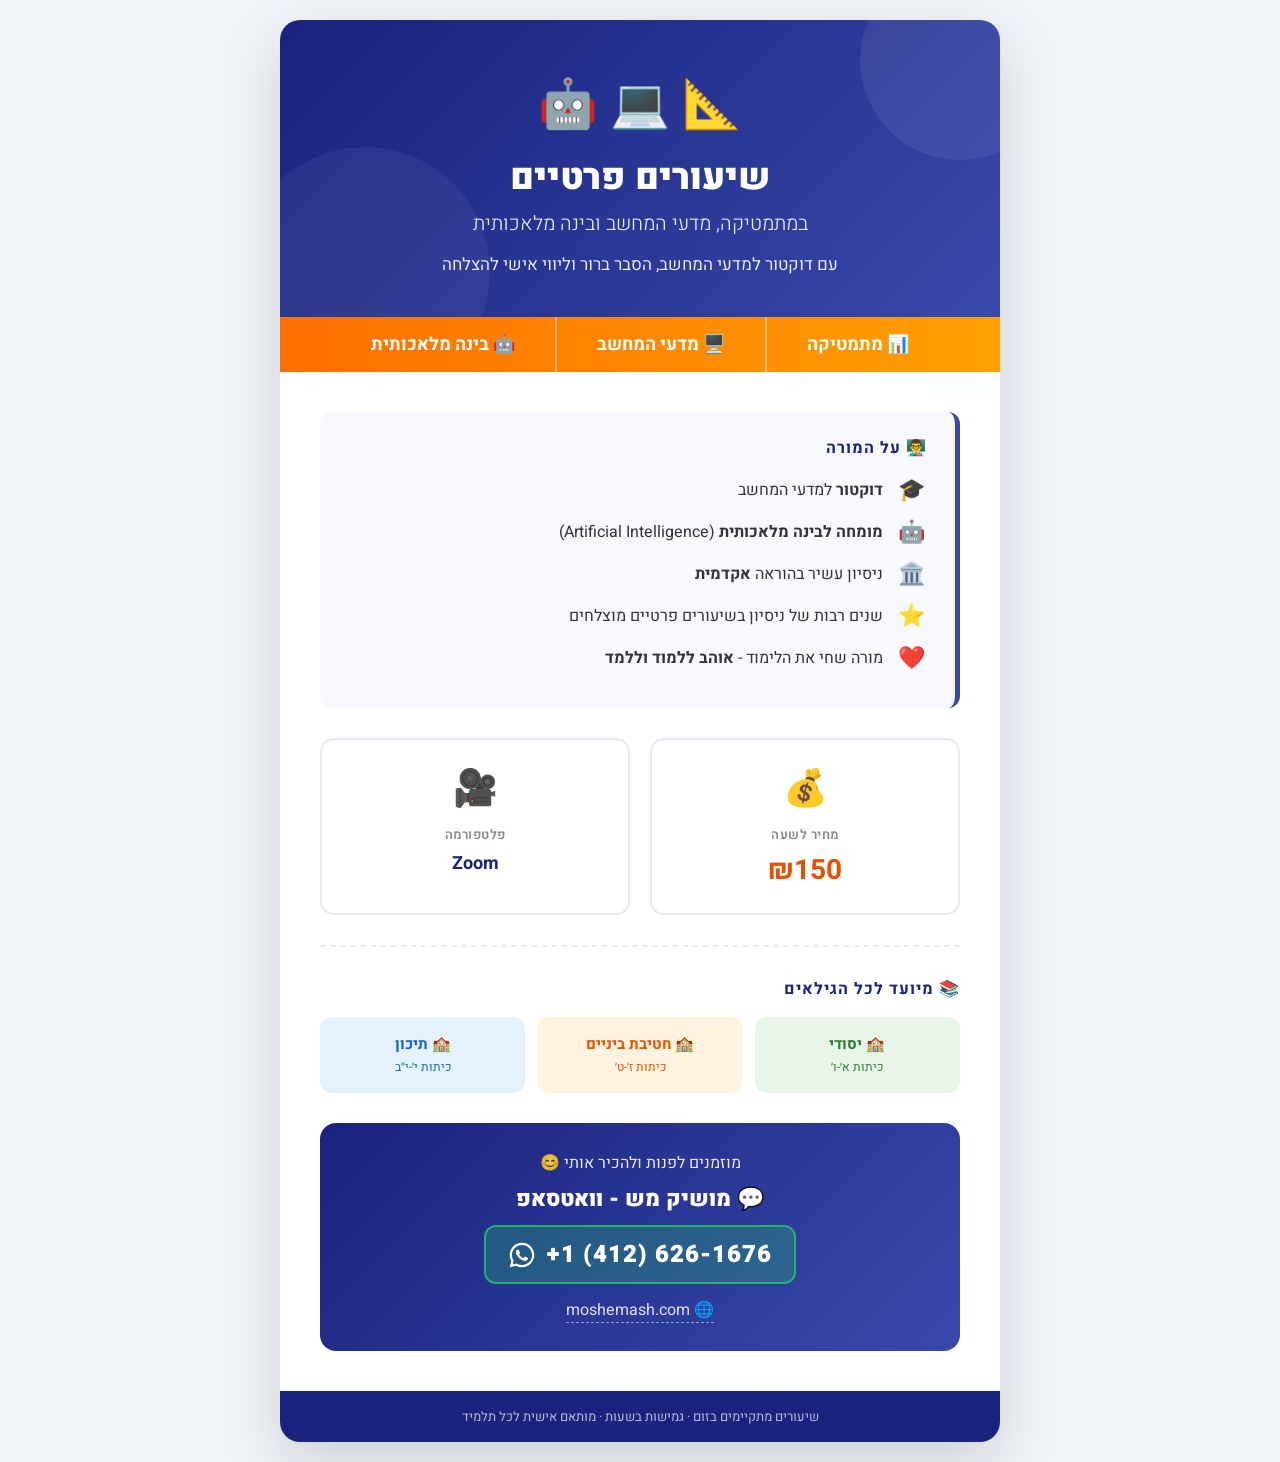
==== private-lessons/index.html @ 5df760c1 "Add private lessons landing page with share metadata Create a standalone private lessons page with a" ====
<!DOCTYPE html>
<html lang="he" dir="rtl">
<head>
  <meta charset="UTF-8">
  <meta name="viewport" content="width=device-width, initial-scale=1.0">
  <title>שיעורים פרטיים במתמטיקה, מדעי המחשב ובינה מלאכותית | Moshe Mash</title>
  <meta name="description" content="שיעורים פרטיים במתמטיקה, מדעי המחשב ובינה מלאכותית עם דוקטור למדעי המחשב. מקצועי, ברור, אישי ואונליין בזום.">
  <link rel="canonical" href="https://moshemash.com/private-lessons/">
  <meta property="og:locale" content="he_IL">
  <meta property="og:type" content="website">
  <meta property="og:title" content="שיעורים פרטיים במתמטיקה, מדעי המחשב ובינה מלאכותית">
  <meta property="og:description" content="עם דוקטור למדעי המחשב ומומחה לבינה מלאכותית. מקצועי, ברור, אישי ואונליין בזום.">
  <meta property="og:url" content="https://moshemash.com/private-lessons/">
  <meta property="og:site_name" content="Moshe Mash">
  <meta property="og:image" content="https://moshemash.com/profile-photo.jpeg">
  <meta property="og:image:secure_url" content="https://moshemash.com/profile-photo.jpeg">
  <meta property="og:image:type" content="image/jpeg">
  <meta property="og:image:width" content="1200">
  <meta property="og:image:height" content="1200">
  <meta property="og:image:alt" content="Moshe Mash - private lessons in math and computer science">
  <meta name="twitter:card" content="summary_large_image">
  <meta name="twitter:title" content="שיעורים פרטיים במתמטיקה, מדעי המחשב ובינה מלאכותית">
  <meta name="twitter:description" content="עם דוקטור למדעי המחשב ומומחה לבינה מלאכותית. מקצועי, ברור, אישי ואונליין בזום.">
  <meta name="twitter:image" content="https://moshemash.com/profile-photo.jpeg">
  <link href="https://fonts.googleapis.com/css2?family=Heebo:wght@300;400;600;700;900&display=swap" rel="stylesheet">
  <style>
    * { margin: 0; padding: 0; box-sizing: border-box; }

    body {
      font-family: 'Heebo', Arial, sans-serif;
      background: #f0f4f8;
      display: flex;
      justify-content: center;
      align-items: center;
      min-height: 100vh;
      padding: 20px;
    }

    .flyer {
      width: 720px;
      background: #ffffff;
      border-radius: 20px;
      overflow: hidden;
      box-shadow: 0 20px 60px rgba(0,0,0,0.15);
    }

    .header {
      background: linear-gradient(135deg, #1a237e 0%, #283593 50%, #3949ab 100%);
      color: white;
      padding: 50px 40px 40px;
      text-align: center;
      position: relative;
      overflow: hidden;
    }

    .header::before {
      content: '';
      position: absolute;
      top: -60px; right: -60px;
      width: 200px; height: 200px;
      background: rgba(255,255,255,0.07);
      border-radius: 50%;
    }

    .header::after {
      content: '';
      position: absolute;
      bottom: -80px; left: -40px;
      width: 250px; height: 250px;
      background: rgba(255,255,255,0.05);
      border-radius: 50%;
    }

    .header-icons {
      font-size: 48px;
      margin-bottom: 16px;
      position: relative;
      z-index: 1;
    }

    .header h1 {
      font-size: 36px;
      font-weight: 900;
      line-height: 1.2;
      margin-bottom: 10px;
      position: relative;
      z-index: 1;
    }

    .header h2 {
      font-size: 20px;
      font-weight: 300;
      opacity: 0.9;
      position: relative;
      z-index: 1;
    }

    .subjects-banner {
      background: linear-gradient(90deg, #ff6f00, #ffa000);
      display: flex;
      justify-content: center;
      gap: 0;
    }

    .subject-pill {
      color: white;
      font-size: 18px;
      font-weight: 700;
      padding: 14px 40px;
      display: flex;
      align-items: center;
      gap: 8px;
    }

    .subject-pill + .subject-pill {
      border-right: 2px solid rgba(255,255,255,0.4);
    }

    .body {
      padding: 40px;
    }

    .credentials {
      background: #f8f9ff;
      border-right: 5px solid #3949ab;
      border-radius: 12px;
      padding: 24px 28px;
      margin-bottom: 30px;
    }

    .credentials h3 {
      color: #1a237e;
      font-size: 16px;
      font-weight: 700;
      margin-bottom: 14px;
      text-transform: uppercase;
      letter-spacing: 1px;
    }

    .cred-item {
      display: flex;
      align-items: center;
      gap: 12px;
      margin-bottom: 10px;
      font-size: 16px;
      color: #333;
    }

    .cred-icon {
      font-size: 22px;
      width: 32px;
      text-align: center;
    }

    .info-grid {
      display: grid;
      grid-template-columns: 1fr 1fr;
      gap: 20px;
      margin-bottom: 30px;
    }

    .info-card {
      background: #ffffff;
      border: 2px solid #e8eaf6;
      border-radius: 14px;
      padding: 22px;
      text-align: center;
      transition: all 0.2s;
    }

    .info-card:hover {
      border-color: #3949ab;
      box-shadow: 0 4px 16px rgba(57,73,171,0.1);
    }

    .info-card .icon {
      font-size: 36px;
      margin-bottom: 10px;
    }

    .info-card .label {
      font-size: 13px;
      color: #888;
      font-weight: 600;
      text-transform: uppercase;
      letter-spacing: 0.5px;
      margin-bottom: 6px;
    }

    .info-card .value {
      font-size: 18px;
      font-weight: 700;
      color: #1a237e;
    }

    .info-card .value.price {
      font-size: 28px;
      color: #e65100;
    }

    .divider {
      border: none;
      border-top: 2px dashed #e8eaf6;
      margin: 10px 0 30px;
    }

    .levels-section h3 {
      font-size: 16px;
      font-weight: 700;
      color: #1a237e;
      margin-bottom: 16px;
      text-transform: uppercase;
      letter-spacing: 1px;
    }

    .levels-row {
      display: flex;
      gap: 12px;
      justify-content: center;
    }

    .level-badge {
      flex: 1;
      text-align: center;
      padding: 16px 12px;
      border-radius: 12px;
      font-weight: 700;
      font-size: 15px;
    }

    .level-badge.elementary {
      background: #e8f5e9;
      color: #2e7d32;
    }

    .level-badge.middle {
      background: #fff3e0;
      color: #e65100;
    }

    .level-badge.high {
      background: #e3f2fd;
      color: #1565c0;
    }

    .cta {
      margin-top: 30px;
      background: linear-gradient(135deg, #1a237e, #3949ab);
      border-radius: 16px;
      padding: 28px 32px;
      text-align: center;
      color: white;
    }

    .cta p {
      font-size: 16px;
      opacity: 0.9;
      margin-bottom: 8px;
    }

    .cta .cta-text {
      font-size: 22px;
      font-weight: 900;
      margin-bottom: 0;
      opacity: 1;
    }

    .footer {
      background: #1a237e;
      color: rgba(255,255,255,0.7);
      text-align: center;
      padding: 16px;
      font-size: 13px;
    }

    @media print {
      body { background: white; padding: 0; }
      .flyer { box-shadow: none; border-radius: 0; width: 100%; }
    }

    @media (max-width: 780px) {
      body {
        padding: 0;
      }

      .flyer {
        width: 100%;
        min-height: 100vh;
        border-radius: 0;
      }

      .header,
      .body {
        padding: 28px 20px;
      }

      .header h1 {
        font-size: 30px;
      }

      .subjects-banner,
      .levels-row,
      .info-grid {
        display: block;
      }

      .subject-pill + .subject-pill {
        border-right: none;
        border-top: 2px solid rgba(255,255,255,0.25);
      }

      .info-card,
      .level-badge {
        margin-bottom: 12px;
      }
    }
  </style>
</head>
<body>
  <div class="flyer">
    <div class="header">
      <div class="header-icons">📐 💻 🤖</div>
      <h1>שיעורים פרטיים</h1>
      <h2>במתמטיקה, מדעי המחשב ובינה מלאכותית</h2>
      <p style="margin-top:14px; font-size:17px; opacity:0.9; font-weight:400; position:relative; z-index:1;">עם דוקטור למדעי המחשב, הסבר ברור וליווי אישי להצלחה</p>
    </div>

    <div class="subjects-banner">
      <div class="subject-pill">📊 מתמטיקה</div>
      <div class="subject-pill">🖥️ מדעי המחשב</div>
      <div class="subject-pill">🤖 בינה מלאכותית</div>
    </div>

    <div class="body">
      <div class="credentials">
        <h3>👨‍🏫 על המורה</h3>
        <div class="cred-item">
          <span class="cred-icon">🎓</span>
          <span><strong>דוקטור</strong> למדעי המחשב</span>
        </div>
        <div class="cred-item">
          <span class="cred-icon">🤖</span>
          <span><strong>מומחה לבינה מלאכותית</strong> (Artificial Intelligence)</span>
        </div>
        <div class="cred-item">
          <span class="cred-icon">🏛️</span>
          <span>ניסיון עשיר בהוראה <strong>אקדמית</strong></span>
        </div>
        <div class="cred-item">
          <span class="cred-icon">⭐</span>
          <span>שנים רבות של ניסיון בשיעורים פרטיים מוצלחים</span>
        </div>
        <div class="cred-item">
          <span class="cred-icon">❤️</span>
          <span>מורה שחי את הלימוד - <strong>אוהב ללמוד וללמד</strong></span>
        </div>
      </div>

      <div class="info-grid">
        <div class="info-card">
          <div class="icon">💰</div>
          <div class="label">מחיר לשעה</div>
          <div class="value price">₪150</div>
        </div>
        <div class="info-card">
          <div class="icon">🎥</div>
          <div class="label">פלטפורמה</div>
          <div class="value">Zoom</div>
        </div>
      </div>

      <hr class="divider">

      <div class="levels-section">
        <h3>📚 מיועד לכל הגילאים</h3>
        <div class="levels-row">
          <div class="level-badge elementary">
            🏫 יסודי<br>
            <span style="font-size:12px; font-weight:400">כיתות א׳-ו׳</span>
          </div>
          <div class="level-badge middle">
            🏫 חטיבת ביניים<br>
            <span style="font-size:12px; font-weight:400">כיתות ז׳-ט׳</span>
          </div>
          <div class="level-badge high">
            🏫 תיכון<br>
            <span style="font-size:12px; font-weight:400">כיתות י׳-י״ב</span>
          </div>
        </div>
      </div>

      <div class="cta">
        <p>מוזמנים לפנות ולהכיר אותי 😊</p>
        <p class="cta-text">💬 מושיק מש - וואטסאפ</p>
        <a href="https://wa.me/14126261676" target="_blank" dir="ltr" style="display:inline-flex; align-items:center; gap:10px; font-size:24px; font-weight:900; margin-top:10px; letter-spacing:1px; color:white; text-decoration:none; background:rgba(37,211,102,0.25); border: 2px solid rgba(37,211,102,0.7); border-radius:12px; padding:10px 22px;">
          <svg xmlns="http://www.w3.org/2000/svg" width="28" height="28" viewBox="0 0 32 32" fill="white"><path d="M16 2C8.268 2 2 8.268 2 16c0 2.49.648 4.83 1.782 6.86L2 30l7.34-1.75A13.94 13.94 0 0016 30c7.732 0 14-6.268 14-14S23.732 2 16 2zm0 25.5a11.44 11.44 0 01-5.83-1.6l-.42-.25-4.35 1.04 1.07-4.24-.27-.44A11.46 11.46 0 014.5 16C4.5 9.596 9.596 4.5 16 4.5S27.5 9.596 27.5 16 22.404 27.5 16 27.5zm6.29-8.47c-.34-.17-2.02-1-2.34-1.11-.32-.11-.55-.17-.78.17-.23.34-.9 1.11-1.1 1.34-.2.23-.4.26-.74.09-.34-.17-1.44-.53-2.74-1.69-1.01-.9-1.7-2.01-1.9-2.35-.2-.34-.02-.52.15-.69.15-.15.34-.4.51-.6.17-.2.23-.34.34-.57.11-.23.06-.43-.03-.6-.09-.17-.78-1.88-1.07-2.57-.28-.67-.57-.58-.78-.59h-.66c-.23 0-.6.09-.91.43-.31.34-1.19 1.16-1.19 2.83s1.22 3.28 1.39 3.51c.17.23 2.4 3.67 5.82 5.14.81.35 1.45.56 1.94.72.82.26 1.56.22 2.15.13.66-.1 2.02-.83 2.31-1.63.28-.8.28-1.49.2-1.63-.09-.14-.32-.23-.66-.4z"/></svg>
          +1 (412) 626-1676
        </a>
        <br>
        <a href="https://moshemash.com/" target="_blank" style="display:inline-block; margin-top:14px; color:rgba(255,255,255,0.85); font-size:16px; text-decoration:none; border-bottom: 1px dashed rgba(255,255,255,0.5);">🌐 moshemash.com</a>
      </div>
    </div>

    <div class="footer">
      שיעורים מתקיימים בזום · גמישות בשעות · מותאם אישית לכל תלמיד
    </div>
  </div>
</body>
</html>
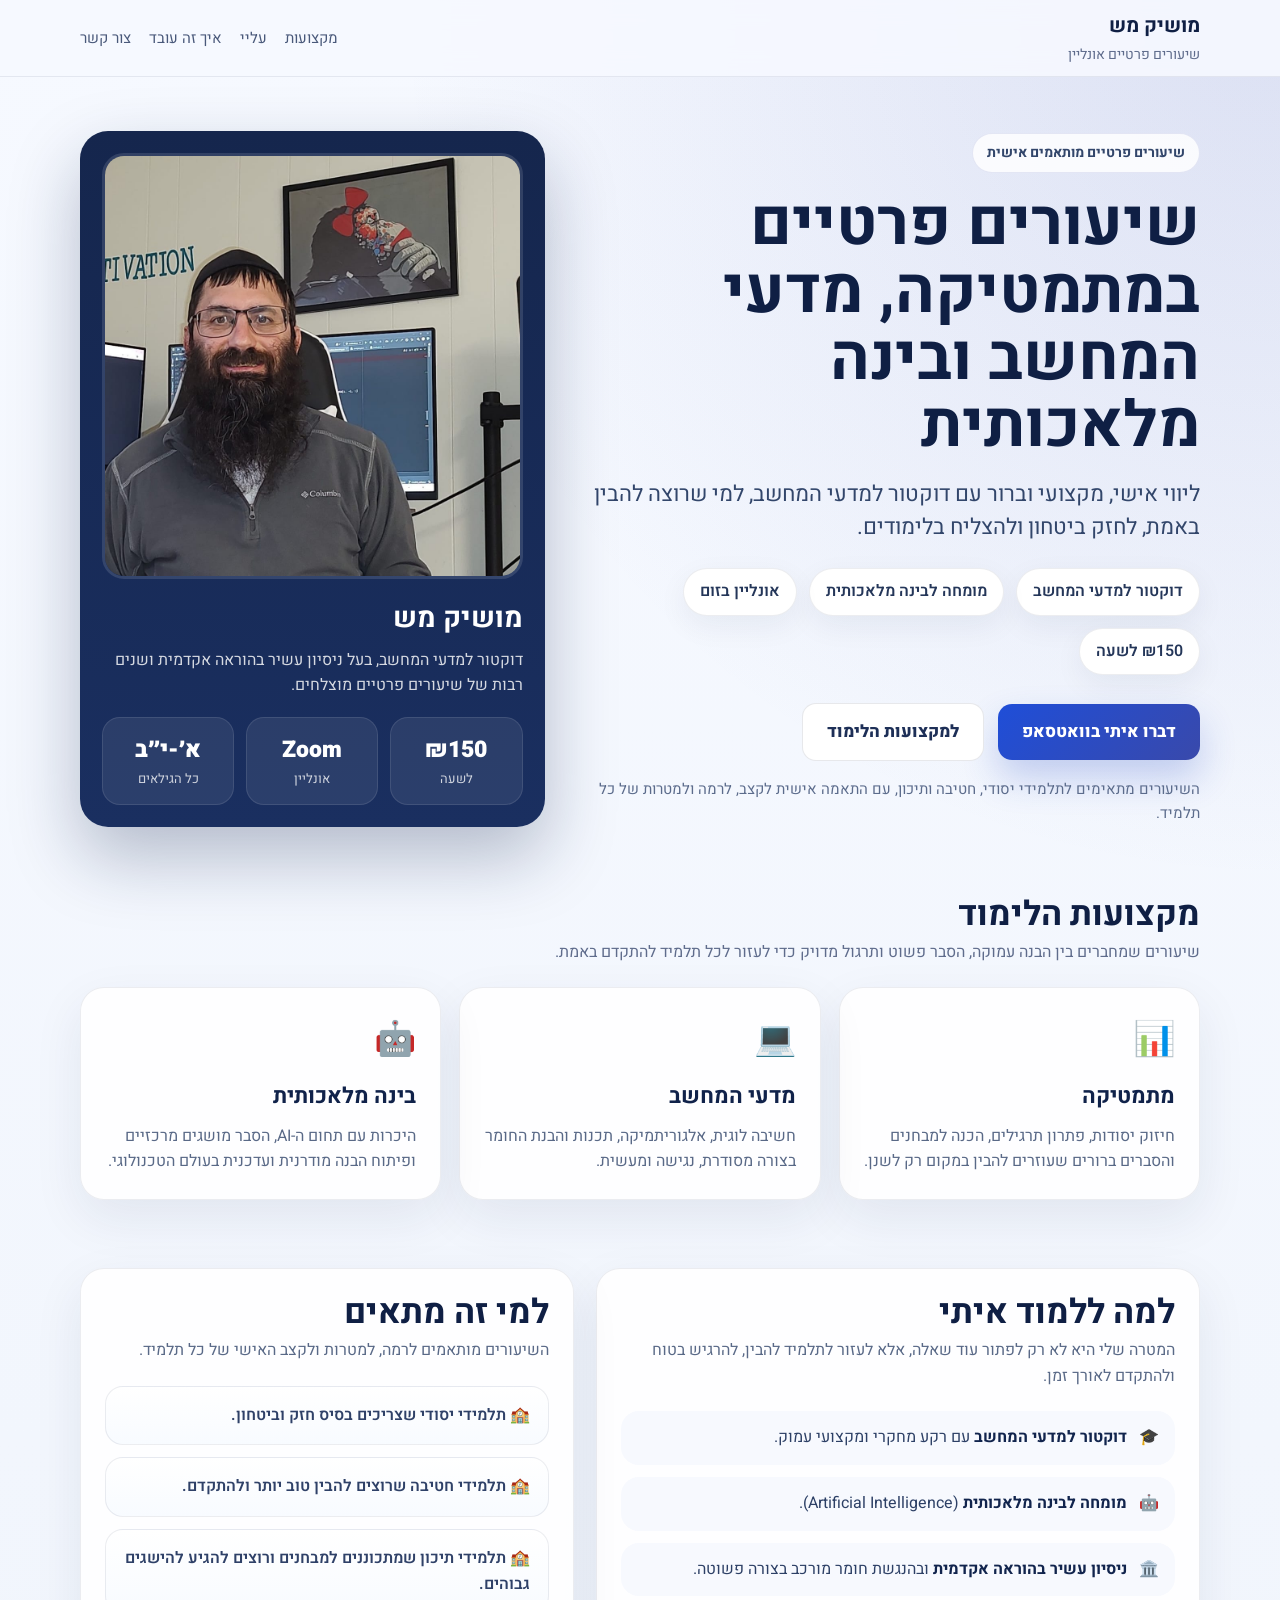
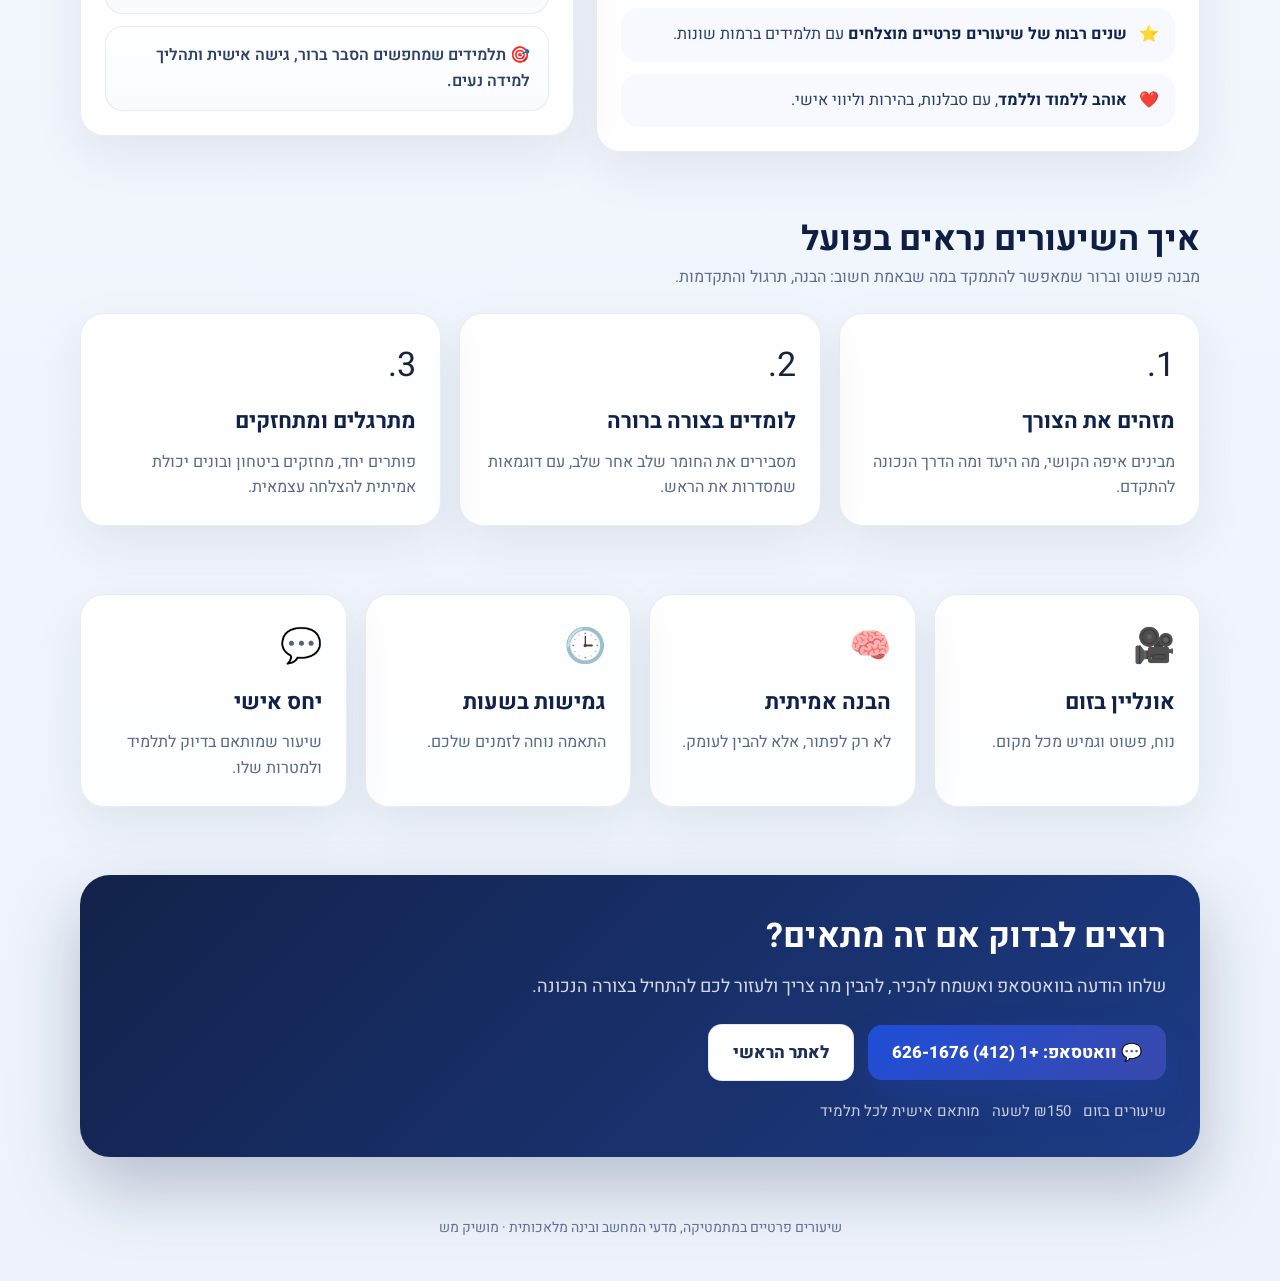
==== commit ed899e72: "Redesign private lessons page as landing page Replace the flyer-style layout with a fuller landing p" ====
--- a/private-lessons/index.html
+++ b/private-lessons/index.html
@@ -12,398 +12,677 @@
   <meta property="og:description" content="עם דוקטור למדעי המחשב ומומחה לבינה מלאכותית. מקצועי, ברור, אישי ואונליין בזום.">
   <meta property="og:url" content="https://moshemash.com/private-lessons/">
   <meta property="og:site_name" content="Moshe Mash">
-  <meta property="og:image" content="https://moshemash.com/profile-photo.jpeg">
-  <meta property="og:image:secure_url" content="https://moshemash.com/profile-photo.jpeg">
-  <meta property="og:image:type" content="image/jpeg">
+  <meta property="og:image" content="https://moshemash.com/private-lessons-share.png">
+  <meta property="og:image:secure_url" content="https://moshemash.com/private-lessons-share.png">
+  <meta property="og:image:type" content="image/png">
   <meta property="og:image:width" content="1200">
-  <meta property="og:image:height" content="1200">
-  <meta property="og:image:alt" content="Moshe Mash - private lessons in math and computer science">
+  <meta property="og:image:height" content="630">
+  <meta property="og:image:alt" content="שיעורים פרטיים במתמטיקה, מדעי המחשב ובינה מלאכותית עם Moshe Mash">
   <meta name="twitter:card" content="summary_large_image">
   <meta name="twitter:title" content="שיעורים פרטיים במתמטיקה, מדעי המחשב ובינה מלאכותית">
   <meta name="twitter:description" content="עם דוקטור למדעי המחשב ומומחה לבינה מלאכותית. מקצועי, ברור, אישי ואונליין בזום.">
-  <meta name="twitter:image" content="https://moshemash.com/profile-photo.jpeg">
-  <link href="https://fonts.googleapis.com/css2?family=Heebo:wght@300;400;600;700;900&display=swap" rel="stylesheet">
+  <meta name="twitter:image" content="https://moshemash.com/private-lessons-share.png">
+  <link href="https://fonts.googleapis.com/css2?family=Heebo:wght@300;400;500;600;700;900&display=swap" rel="stylesheet">
   <style>
     * { margin: 0; padding: 0; box-sizing: border-box; }
 
+    html {
+      scroll-behavior: smooth;
+    }
+
     body {
       font-family: 'Heebo', Arial, sans-serif;
-      background: #f0f4f8;
-      display: flex;
-      justify-content: center;
+      background:
+        radial-gradient(circle at top right, rgba(57,73,171,0.14), transparent 28%),
+        linear-gradient(180deg, #f6f9ff 0%, #eef3fb 100%);
+      color: #18243d;
+      line-height: 1.6;
+    }
+
+    a {
+      text-decoration: none;
+      color: inherit;
+    }
+
+    img {
+      max-width: 100%;
+      display: block;
+    }
+
+    .container {
+      width: min(1120px, calc(100% - 32px));
+      margin: 0 auto;
+    }
+
+    .topbar {
+      position: sticky;
+      top: 0;
+      z-index: 10;
+      backdrop-filter: blur(12px);
+      background: rgba(246,249,255,0.88);
+      border-bottom: 1px solid rgba(24,36,61,0.08);
+    }
+
+    .topbar-inner {
+      min-height: 76px;
+      display: flex;
       align-items: center;
-      min-height: 100vh;
-      padding: 20px;
-    }
-
-    .flyer {
-      width: 720px;
-      background: #ffffff;
-      border-radius: 20px;
-      overflow: hidden;
-      box-shadow: 0 20px 60px rgba(0,0,0,0.15);
-    }
-
-    .header {
-      background: linear-gradient(135deg, #1a237e 0%, #283593 50%, #3949ab 100%);
-      color: white;
-      padding: 50px 40px 40px;
-      text-align: center;
-      position: relative;
-      overflow: hidden;
-    }
-
-    .header::before {
-      content: '';
-      position: absolute;
-      top: -60px; right: -60px;
-      width: 200px; height: 200px;
-      background: rgba(255,255,255,0.07);
-      border-radius: 50%;
-    }
-
-    .header::after {
-      content: '';
-      position: absolute;
-      bottom: -80px; left: -40px;
-      width: 250px; height: 250px;
-      background: rgba(255,255,255,0.05);
-      border-radius: 50%;
-    }
-
-    .header-icons {
-      font-size: 48px;
-      margin-bottom: 16px;
-      position: relative;
-      z-index: 1;
-    }
-
-    .header h1 {
-      font-size: 36px;
-      font-weight: 900;
-      line-height: 1.2;
-      margin-bottom: 10px;
-      position: relative;
-      z-index: 1;
-    }
-
-    .header h2 {
+      justify-content: space-between;
+      gap: 16px;
+    }
+
+    .brand {
+      display: flex;
+      flex-direction: column;
+      gap: 2px;
+    }
+
+    .brand strong {
       font-size: 20px;
-      font-weight: 300;
-      opacity: 0.9;
-      position: relative;
-      z-index: 1;
-    }
-
-    .subjects-banner {
-      background: linear-gradient(90deg, #ff6f00, #ffa000);
-      display: flex;
-      justify-content: center;
-      gap: 0;
-    }
-
-    .subject-pill {
-      color: white;
-      font-size: 18px;
-      font-weight: 700;
-      padding: 14px 40px;
-      display: flex;
+      color: #0f1f44;
+    }
+
+    .brand span {
+      font-size: 14px;
+      color: #5f6c8c;
+    }
+
+    .top-links {
+      display: flex;
+      align-items: center;
+      gap: 18px;
+      flex-wrap: wrap;
+      font-size: 15px;
+      color: #49597a;
+    }
+
+    .top-links a:hover {
+      color: #1f4ed8;
+    }
+
+    .hero {
+      padding: 54px 0 34px;
+    }
+
+    .hero-grid {
+      display: grid;
+      grid-template-columns: 1.2fr 0.9fr;
+      gap: 36px;
+      align-items: center;
+    }
+
+    .eyebrow {
+      display: inline-flex;
       align-items: center;
       gap: 8px;
-    }
-
-    .subject-pill + .subject-pill {
-      border-right: 2px solid rgba(255,255,255,0.4);
-    }
-
-    .body {
-      padding: 40px;
-    }
-
-    .credentials {
-      background: #f8f9ff;
-      border-right: 5px solid #3949ab;
-      border-radius: 12px;
-      padding: 24px 28px;
-      margin-bottom: 30px;
-    }
-
-    .credentials h3 {
-      color: #1a237e;
+      padding: 8px 14px;
+      margin-bottom: 18px;
+      border-radius: 999px;
+      background: rgba(255,255,255,0.82);
+      border: 1px solid rgba(57,73,171,0.12);
+      color: #32466b;
+      font-size: 14px;
+      font-weight: 700;
+    }
+
+    .hero h1 {
+      font-size: clamp(40px, 6vw, 64px);
+      line-height: 1.05;
+      color: #0f1f44;
+      margin-bottom: 18px;
+    }
+
+    .hero .lead {
+      font-size: 22px;
+      line-height: 1.5;
+      color: #32466b;
+      max-width: 680px;
+      margin-bottom: 24px;
+    }
+
+    .hero-points {
+      display: flex;
+      flex-wrap: wrap;
+      gap: 12px;
+      margin-bottom: 28px;
+    }
+
+    .hero-point {
+      padding: 10px 16px;
+      border-radius: 999px;
+      background: #ffffff;
+      border: 1px solid rgba(24,36,61,0.08);
+      box-shadow: 0 10px 30px rgba(18,31,71,0.06);
+      font-weight: 600;
+      color: #243659;
+    }
+
+    .hero-actions {
+      display: flex;
+      align-items: center;
+      gap: 14px;
+      flex-wrap: wrap;
+    }
+
+    .btn {
+      display: inline-flex;
+      align-items: center;
+      justify-content: center;
+      gap: 10px;
+      border-radius: 14px;
+      padding: 14px 24px;
+      font-size: 17px;
+      font-weight: 800;
+      transition: transform 0.18s ease, box-shadow 0.18s ease, background 0.18s ease;
+    }
+
+    .btn:hover {
+      transform: translateY(-1px);
+    }
+
+    .btn-primary {
+      color: white;
+      background: linear-gradient(135deg, #1f4ed8, #3949ab);
+      box-shadow: 0 18px 36px rgba(39,76,198,0.24);
+    }
+
+    .btn-secondary {
+      background: #ffffff;
+      border: 1px solid rgba(24,36,61,0.1);
+      color: #1d2f57;
+    }
+
+    .hero-note {
+      margin-top: 16px;
+      color: #5c6c8c;
+      font-size: 15px;
+    }
+
+    .hero-card {
+      background: linear-gradient(180deg, #15264d 0%, #1a2f60 100%);
+      color: white;
+      border-radius: 28px;
+      padding: 22px;
+      box-shadow: 0 30px 70px rgba(16,33,73,0.28);
+    }
+
+    .hero-photo {
+      border-radius: 22px;
+      overflow: hidden;
+      border: 3px solid rgba(255,255,255,0.12);
+      margin-bottom: 18px;
+    }
+
+    .hero-photo img {
+      width: 100%;
+      height: 420px;
+      object-fit: cover;
+      object-position: center top;
+    }
+
+    .hero-card h2 {
+      font-size: 28px;
+      margin-bottom: 6px;
+    }
+
+    .hero-card p {
+      color: rgba(255,255,255,0.82);
+      margin-bottom: 18px;
+    }
+
+    .quick-stats {
+      display: grid;
+      grid-template-columns: repeat(3, 1fr);
+      gap: 12px;
+    }
+
+    .quick-stat {
+      background: rgba(255,255,255,0.08);
+      border: 1px solid rgba(255,255,255,0.1);
+      border-radius: 18px;
+      padding: 14px;
+      text-align: center;
+    }
+
+    .quick-stat strong {
+      display: block;
+      font-size: 23px;
+      font-weight: 900;
+      color: white;
+    }
+
+    .quick-stat span {
+      display: block;
+      font-size: 13px;
+      color: rgba(255,255,255,0.78);
+    }
+
+    .section {
+      padding: 34px 0;
+    }
+
+    .section-head {
+      display: flex;
+      align-items: end;
+      justify-content: space-between;
+      gap: 18px;
+      margin-bottom: 22px;
+    }
+
+    .section-head h3 {
+      font-size: 34px;
+      line-height: 1.15;
+      color: #0f1f44;
+      margin-bottom: 6px;
+    }
+
+    .section-head p {
+      color: #5f6c8c;
+      max-width: 680px;
+    }
+
+    .subjects-grid,
+    .features-grid,
+    .steps-grid {
+      display: grid;
+      gap: 18px;
+    }
+
+    .subjects-grid {
+      grid-template-columns: repeat(3, 1fr);
+    }
+
+    .features-grid {
+      grid-template-columns: repeat(4, 1fr);
+    }
+
+    .steps-grid {
+      grid-template-columns: repeat(3, 1fr);
+    }
+
+    .card {
+      background: rgba(255,255,255,0.88);
+      border: 1px solid rgba(24,36,61,0.08);
+      border-radius: 24px;
+      padding: 24px;
+      box-shadow: 0 18px 50px rgba(22,38,78,0.08);
+    }
+
+    .card .icon {
+      font-size: 34px;
+      margin-bottom: 12px;
+    }
+
+    .card h4 {
+      font-size: 22px;
+      color: #10224a;
+      margin-bottom: 10px;
+    }
+
+    .card p {
+      color: #596987;
       font-size: 16px;
-      font-weight: 700;
-      margin-bottom: 14px;
-      text-transform: uppercase;
-      letter-spacing: 1px;
-    }
-
-    .cred-item {
+    }
+
+    .about-layout {
+      display: grid;
+      grid-template-columns: 1.1fr 0.9fr;
+      gap: 22px;
+      align-items: start;
+    }
+
+    .credentials-list {
+      display: grid;
+      gap: 12px;
+      margin-top: 18px;
+    }
+
+    .credentials-item {
+      display: flex;
+      align-items: start;
+      gap: 12px;
+      padding: 14px 16px;
+      border-radius: 18px;
+      background: #f7f9fe;
+      color: #2d4066;
+    }
+
+    .credentials-item strong {
+      color: #11244d;
+    }
+
+    .audience-list {
+      display: grid;
+      gap: 12px;
+    }
+
+    .audience-pill {
+      border-radius: 18px;
+      padding: 16px 18px;
+      background: linear-gradient(180deg, #ffffff, #f8fbff);
+      border: 1px solid rgba(24,36,61,0.08);
+      color: #2f4168;
+      font-weight: 600;
+    }
+
+    .contact-box {
+      background: linear-gradient(135deg, #12224a 0%, #1d3b85 100%);
+      color: white;
+      border-radius: 30px;
+      padding: 34px;
+      box-shadow: 0 30px 70px rgba(16,33,73,0.25);
+    }
+
+    .contact-box h3 {
+      font-size: 34px;
+      margin-bottom: 10px;
+    }
+
+    .contact-box p {
+      color: rgba(255,255,255,0.82);
+      margin-bottom: 22px;
+      font-size: 18px;
+    }
+
+    .contact-actions {
       display: flex;
       align-items: center;
+      gap: 14px;
+      flex-wrap: wrap;
+      margin-bottom: 18px;
+    }
+
+    .contact-meta {
+      display: flex;
+      flex-wrap: wrap;
       gap: 12px;
-      margin-bottom: 10px;
-      font-size: 16px;
-      color: #333;
-    }
-
-    .cred-icon {
-      font-size: 22px;
-      width: 32px;
+      color: rgba(255,255,255,0.76);
+      font-size: 15px;
+    }
+
+    .footer {
+      padding: 26px 0 42px;
       text-align: center;
-    }
-
-    .info-grid {
-      display: grid;
-      grid-template-columns: 1fr 1fr;
-      gap: 20px;
-      margin-bottom: 30px;
-    }
-
-    .info-card {
-      background: #ffffff;
-      border: 2px solid #e8eaf6;
-      border-radius: 14px;
-      padding: 22px;
-      text-align: center;
-      transition: all 0.2s;
-    }
-
-    .info-card:hover {
-      border-color: #3949ab;
-      box-shadow: 0 4px 16px rgba(57,73,171,0.1);
-    }
-
-    .info-card .icon {
-      font-size: 36px;
-      margin-bottom: 10px;
-    }
-
-    .info-card .label {
-      font-size: 13px;
-      color: #888;
-      font-weight: 600;
-      text-transform: uppercase;
-      letter-spacing: 0.5px;
-      margin-bottom: 6px;
-    }
-
-    .info-card .value {
-      font-size: 18px;
-      font-weight: 700;
-      color: #1a237e;
-    }
-
-    .info-card .value.price {
-      font-size: 28px;
-      color: #e65100;
-    }
-
-    .divider {
-      border: none;
-      border-top: 2px dashed #e8eaf6;
-      margin: 10px 0 30px;
-    }
-
-    .levels-section h3 {
-      font-size: 16px;
-      font-weight: 700;
-      color: #1a237e;
-      margin-bottom: 16px;
-      text-transform: uppercase;
-      letter-spacing: 1px;
-    }
-
-    .levels-row {
-      display: flex;
-      gap: 12px;
-      justify-content: center;
-    }
-
-    .level-badge {
-      flex: 1;
-      text-align: center;
-      padding: 16px 12px;
-      border-radius: 12px;
-      font-weight: 700;
-      font-size: 15px;
-    }
-
-    .level-badge.elementary {
-      background: #e8f5e9;
-      color: #2e7d32;
-    }
-
-    .level-badge.middle {
-      background: #fff3e0;
-      color: #e65100;
-    }
-
-    .level-badge.high {
-      background: #e3f2fd;
-      color: #1565c0;
-    }
-
-    .cta {
-      margin-top: 30px;
-      background: linear-gradient(135deg, #1a237e, #3949ab);
-      border-radius: 16px;
-      padding: 28px 32px;
-      text-align: center;
-      color: white;
-    }
-
-    .cta p {
-      font-size: 16px;
-      opacity: 0.9;
-      margin-bottom: 8px;
-    }
-
-    .cta .cta-text {
-      font-size: 22px;
-      font-weight: 900;
-      margin-bottom: 0;
-      opacity: 1;
-    }
-
-    .footer {
-      background: #1a237e;
-      color: rgba(255,255,255,0.7);
-      text-align: center;
-      padding: 16px;
-      font-size: 13px;
-    }
-
-    @media print {
-      body { background: white; padding: 0; }
-      .flyer { box-shadow: none; border-radius: 0; width: 100%; }
-    }
-
-    @media (max-width: 780px) {
-      body {
-        padding: 0;
-      }
-
-      .flyer {
+      color: #607091;
+      font-size: 14px;
+    }
+
+    @media (max-width: 980px) {
+      .hero-grid,
+      .about-layout,
+      .subjects-grid,
+      .features-grid,
+      .steps-grid {
+        grid-template-columns: 1fr;
+      }
+
+      .quick-stats {
+        grid-template-columns: 1fr;
+      }
+    }
+
+    @media (max-width: 720px) {
+      .topbar {
+        position: static;
+      }
+
+      .topbar-inner,
+      .section-head,
+      .hero-actions,
+      .contact-actions {
+        display: block;
+      }
+
+      .top-links {
+        margin-top: 12px;
+        gap: 12px;
+      }
+
+      .top-links a {
+        display: inline-block;
+        margin-left: 14px;
+        margin-bottom: 8px;
+      }
+
+      .hero {
+        padding-top: 28px;
+      }
+
+      .hero .lead,
+      .contact-box p {
+        font-size: 18px;
+      }
+
+      .btn {
         width: 100%;
-        min-height: 100vh;
-        border-radius: 0;
-      }
-
-      .header,
-      .body {
-        padding: 28px 20px;
-      }
-
-      .header h1 {
-        font-size: 30px;
-      }
-
-      .subjects-banner,
-      .levels-row,
-      .info-grid {
-        display: block;
-      }
-
-      .subject-pill + .subject-pill {
-        border-right: none;
-        border-top: 2px solid rgba(255,255,255,0.25);
-      }
-
-      .info-card,
-      .level-badge {
-        margin-bottom: 12px;
+        margin-bottom: 10px;
+      }
+
+      .hero-photo img {
+        height: 320px;
+      }
+
+      .contact-box,
+      .card {
+        padding: 22px;
       }
     }
   </style>
 </head>
 <body>
-  <div class="flyer">
-    <div class="header">
-      <div class="header-icons">📐 💻 🤖</div>
-      <h1>שיעורים פרטיים</h1>
-      <h2>במתמטיקה, מדעי המחשב ובינה מלאכותית</h2>
-      <p style="margin-top:14px; font-size:17px; opacity:0.9; font-weight:400; position:relative; z-index:1;">עם דוקטור למדעי המחשב, הסבר ברור וליווי אישי להצלחה</p>
+  <header class="topbar">
+    <div class="container topbar-inner">
+      <div class="brand">
+        <strong>מושיק מש</strong>
+        <span>שיעורים פרטיים אונליין</span>
+      </div>
+      <nav class="top-links">
+        <a href="#subjects">מקצועות</a>
+        <a href="#about">עליי</a>
+        <a href="#process">איך זה עובד</a>
+        <a href="#contact">צור קשר</a>
+      </nav>
     </div>
-
-    <div class="subjects-banner">
-      <div class="subject-pill">📊 מתמטיקה</div>
-      <div class="subject-pill">🖥️ מדעי המחשב</div>
-      <div class="subject-pill">🤖 בינה מלאכותית</div>
-    </div>
-
-    <div class="body">
-      <div class="credentials">
-        <h3>👨‍🏫 על המורה</h3>
-        <div class="cred-item">
-          <span class="cred-icon">🎓</span>
-          <span><strong>דוקטור</strong> למדעי המחשב</span>
-        </div>
-        <div class="cred-item">
-          <span class="cred-icon">🤖</span>
-          <span><strong>מומחה לבינה מלאכותית</strong> (Artificial Intelligence)</span>
-        </div>
-        <div class="cred-item">
-          <span class="cred-icon">🏛️</span>
-          <span>ניסיון עשיר בהוראה <strong>אקדמית</strong></span>
-        </div>
-        <div class="cred-item">
-          <span class="cred-icon">⭐</span>
-          <span>שנים רבות של ניסיון בשיעורים פרטיים מוצלחים</span>
-        </div>
-        <div class="cred-item">
-          <span class="cred-icon">❤️</span>
-          <span>מורה שחי את הלימוד - <strong>אוהב ללמוד וללמד</strong></span>
-        </div>
+  </header>
+
+  <main>
+    <section class="hero">
+      <div class="container hero-grid">
+        <div>
+          <div class="eyebrow">שיעורים פרטיים מותאמים אישית</div>
+          <h1>שיעורים פרטיים במתמטיקה, מדעי המחשב ובינה מלאכותית</h1>
+          <p class="lead">ליווי אישי, מקצועי וברור עם דוקטור למדעי המחשב, למי שרוצה להבין באמת, לחזק ביטחון ולהצליח בלימודים.</p>
+          <div class="hero-points">
+            <div class="hero-point">דוקטור למדעי המחשב</div>
+            <div class="hero-point">מומחה לבינה מלאכותית</div>
+            <div class="hero-point">אונליין בזום</div>
+            <div class="hero-point">₪150 לשעה</div>
+          </div>
+          <div class="hero-actions">
+            <a class="btn btn-primary" href="https://wa.me/14126261676" target="_blank">דברו איתי בוואטסאפ</a>
+            <a class="btn btn-secondary" href="#subjects">למקצועות הלימוד</a>
+          </div>
+          <p class="hero-note">השיעורים מתאימים לתלמידי יסודי, חטיבה ותיכון, עם התאמה אישית לקצב, לרמה ולמטרות של כל תלמיד.</p>
+        </div>
+
+        <aside class="hero-card">
+          <div class="hero-photo">
+            <img src="../profile-photo.jpeg" alt="Moshe Mash">
+          </div>
+          <h2>מושיק מש</h2>
+          <p>דוקטור למדעי המחשב, בעל ניסיון עשיר בהוראה אקדמית ושנים רבות של שיעורים פרטיים מוצלחים.</p>
+          <div class="quick-stats">
+            <div class="quick-stat">
+              <strong>₪150</strong>
+              <span>לשעה</span>
+            </div>
+            <div class="quick-stat">
+              <strong>Zoom</strong>
+              <span>אונליין</span>
+            </div>
+            <div class="quick-stat">
+              <strong>א׳-י״ב</strong>
+              <span>כל הגילאים</span>
+            </div>
+          </div>
+        </aside>
       </div>
-
-      <div class="info-grid">
-        <div class="info-card">
-          <div class="icon">💰</div>
-          <div class="label">מחיר לשעה</div>
-          <div class="value price">₪150</div>
-        </div>
-        <div class="info-card">
-          <div class="icon">🎥</div>
-          <div class="label">פלטפורמה</div>
-          <div class="value">Zoom</div>
+    </section>
+
+    <section class="section" id="subjects">
+      <div class="container">
+        <div class="section-head">
+          <div>
+            <h3>מקצועות הלימוד</h3>
+            <p>שיעורים שמחברים בין הבנה עמוקה, הסבר פשוט ותרגול מדויק כדי לעזור לכל תלמיד להתקדם באמת.</p>
+          </div>
+        </div>
+        <div class="subjects-grid">
+          <article class="card">
+            <div class="icon">📊</div>
+            <h4>מתמטיקה</h4>
+            <p>חיזוק יסודות, פתרון תרגילים, הכנה למבחנים והסברים ברורים שעוזרים להבין במקום רק לשנן.</p>
+          </article>
+          <article class="card">
+            <div class="icon">💻</div>
+            <h4>מדעי המחשב</h4>
+            <p>חשיבה לוגית, אלגוריתמיקה, תכנות והבנת החומר בצורה מסודרת, נגישה ומעשית.</p>
+          </article>
+          <article class="card">
+            <div class="icon">🤖</div>
+            <h4>בינה מלאכותית</h4>
+            <p>היכרות עם תחום ה-AI, הסבר מושגים מרכזיים ופיתוח הבנה מודרנית ועדכנית בעולם הטכנולוגי.</p>
+          </article>
         </div>
       </div>
-
-      <hr class="divider">
-
-      <div class="levels-section">
-        <h3>📚 מיועד לכל הגילאים</h3>
-        <div class="levels-row">
-          <div class="level-badge elementary">
-            🏫 יסודי<br>
-            <span style="font-size:12px; font-weight:400">כיתות א׳-ו׳</span>
-          </div>
-          <div class="level-badge middle">
-            🏫 חטיבת ביניים<br>
-            <span style="font-size:12px; font-weight:400">כיתות ז׳-ט׳</span>
-          </div>
-          <div class="level-badge high">
-            🏫 תיכון<br>
-            <span style="font-size:12px; font-weight:400">כיתות י׳-י״ב</span>
+    </section>
+
+    <section class="section" id="about">
+      <div class="container about-layout">
+        <div class="card">
+          <div class="section-head">
+            <div>
+              <h3>למה ללמוד איתי</h3>
+              <p>המטרה שלי היא לא רק לפתור עוד שאלה, אלא לעזור לתלמיד להבין, להרגיש בטוח ולהתקדם לאורך זמן.</p>
+            </div>
+          </div>
+          <div class="credentials-list">
+            <div class="credentials-item">
+              <span>🎓</span>
+              <div><strong>דוקטור למדעי המחשב</strong> עם רקע מחקרי ומקצועי עמוק.</div>
+            </div>
+            <div class="credentials-item">
+              <span>🤖</span>
+              <div><strong>מומחה לבינה מלאכותית</strong> (Artificial Intelligence).</div>
+            </div>
+            <div class="credentials-item">
+              <span>🏛️</span>
+              <div><strong>ניסיון עשיר בהוראה אקדמית</strong> ובהנגשת חומר מורכב בצורה פשוטה.</div>
+            </div>
+            <div class="credentials-item">
+              <span>⭐</span>
+              <div><strong>שנים רבות של שיעורים פרטיים מוצלחים</strong> עם תלמידים ברמות שונות.</div>
+            </div>
+            <div class="credentials-item">
+              <span>❤️</span>
+              <div><strong>אוהב ללמוד וללמד</strong>, עם סבלנות, בהירות וליווי אישי.</div>
+            </div>
+          </div>
+        </div>
+
+        <div class="card">
+          <div class="section-head">
+            <div>
+              <h3>למי זה מתאים</h3>
+              <p>השיעורים מותאמים לרמה, למטרות ולקצב האישי של כל תלמיד.</p>
+            </div>
+          </div>
+          <div class="audience-list">
+            <div class="audience-pill">🏫 תלמידי יסודי שצריכים בסיס חזק וביטחון.</div>
+            <div class="audience-pill">🏫 תלמידי חטיבה שרוצים להבין טוב יותר ולהתקדם.</div>
+            <div class="audience-pill">🏫 תלמידי תיכון שמתכוננים למבחנים ורוצים להגיע להישגים גבוהים.</div>
+            <div class="audience-pill">🎯 תלמידים שמחפשים הסבר ברור, גישה אישית ותהליך למידה נעים.</div>
           </div>
         </div>
       </div>
-
-      <div class="cta">
-        <p>מוזמנים לפנות ולהכיר אותי 😊</p>
-        <p class="cta-text">💬 מושיק מש - וואטסאפ</p>
-        <a href="https://wa.me/14126261676" target="_blank" dir="ltr" style="display:inline-flex; align-items:center; gap:10px; font-size:24px; font-weight:900; margin-top:10px; letter-spacing:1px; color:white; text-decoration:none; background:rgba(37,211,102,0.25); border: 2px solid rgba(37,211,102,0.7); border-radius:12px; padding:10px 22px;">
-          <svg xmlns="http://www.w3.org/2000/svg" width="28" height="28" viewBox="0 0 32 32" fill="white"><path d="M16 2C8.268 2 2 8.268 2 16c0 2.49.648 4.83 1.782 6.86L2 30l7.34-1.75A13.94 13.94 0 0016 30c7.732 0 14-6.268 14-14S23.732 2 16 2zm0 25.5a11.44 11.44 0 01-5.83-1.6l-.42-.25-4.35 1.04 1.07-4.24-.27-.44A11.46 11.46 0 014.5 16C4.5 9.596 9.596 4.5 16 4.5S27.5 9.596 27.5 16 22.404 27.5 16 27.5zm6.29-8.47c-.34-.17-2.02-1-2.34-1.11-.32-.11-.55-.17-.78.17-.23.34-.9 1.11-1.1 1.34-.2.23-.4.26-.74.09-.34-.17-1.44-.53-2.74-1.69-1.01-.9-1.7-2.01-1.9-2.35-.2-.34-.02-.52.15-.69.15-.15.34-.4.51-.6.17-.2.23-.34.34-.57.11-.23.06-.43-.03-.6-.09-.17-.78-1.88-1.07-2.57-.28-.67-.57-.58-.78-.59h-.66c-.23 0-.6.09-.91.43-.31.34-1.19 1.16-1.19 2.83s1.22 3.28 1.39 3.51c.17.23 2.4 3.67 5.82 5.14.81.35 1.45.56 1.94.72.82.26 1.56.22 2.15.13.66-.1 2.02-.83 2.31-1.63.28-.8.28-1.49.2-1.63-.09-.14-.32-.23-.66-.4z"/></svg>
-          +1 (412) 626-1676
-        </a>
-        <br>
-        <a href="https://moshemash.com/" target="_blank" style="display:inline-block; margin-top:14px; color:rgba(255,255,255,0.85); font-size:16px; text-decoration:none; border-bottom: 1px dashed rgba(255,255,255,0.5);">🌐 moshemash.com</a>
+    </section>
+
+    <section class="section" id="process">
+      <div class="container">
+        <div class="section-head">
+          <div>
+            <h3>איך השיעורים נראים בפועל</h3>
+            <p>מבנה פשוט וברור שמאפשר להתמקד במה שבאמת חשוב: הבנה, תרגול והתקדמות.</p>
+          </div>
+        </div>
+        <div class="steps-grid">
+          <article class="card">
+            <div class="icon">1.</div>
+            <h4>מזהים את הצורך</h4>
+            <p>מבינים איפה הקושי, מה היעד ומה הדרך הנכונה להתקדם.</p>
+          </article>
+          <article class="card">
+            <div class="icon">2.</div>
+            <h4>לומדים בצורה ברורה</h4>
+            <p>מסבירים את החומר שלב אחר שלב, עם דוגמאות שמסדרות את הראש.</p>
+          </article>
+          <article class="card">
+            <div class="icon">3.</div>
+            <h4>מתרגלים ומתחזקים</h4>
+            <p>פותרים יחד, מחזקים ביטחון ובונים יכולת אמיתית להצלחה עצמאית.</p>
+          </article>
+        </div>
       </div>
-    </div>
-
-    <div class="footer">
-      שיעורים מתקיימים בזום · גמישות בשעות · מותאם אישית לכל תלמיד
-    </div>
-  </div>
+    </section>
+
+    <section class="section">
+      <div class="container">
+        <div class="features-grid">
+          <article class="card">
+            <div class="icon">🎥</div>
+            <h4>אונליין בזום</h4>
+            <p>נוח, פשוט וגמיש מכל מקום.</p>
+          </article>
+          <article class="card">
+            <div class="icon">🧠</div>
+            <h4>הבנה אמיתית</h4>
+            <p>לא רק לפתור, אלא להבין לעומק.</p>
+          </article>
+          <article class="card">
+            <div class="icon">🕒</div>
+            <h4>גמישות בשעות</h4>
+            <p>התאמה נוחה לזמנים שלכם.</p>
+          </article>
+          <article class="card">
+            <div class="icon">💬</div>
+            <h4>יחס אישי</h4>
+            <p>שיעור שמותאם בדיוק לתלמיד ולמטרות שלו.</p>
+          </article>
+        </div>
+      </div>
+    </section>
+
+    <section class="section" id="contact">
+      <div class="container">
+        <div class="contact-box">
+          <h3>רוצים לבדוק אם זה מתאים?</h3>
+          <p>שלחו הודעה בוואטסאפ ואשמח להכיר, להבין מה צריך ולעזור לכם להתחיל בצורה הנכונה.</p>
+          <div class="contact-actions">
+            <a class="btn btn-primary" href="https://wa.me/14126261676" target="_blank">💬 וואטסאפ: +1 (412) 626-1676</a>
+            <a class="btn btn-secondary" href="https://moshemash.com/" target="_blank">לאתר הראשי</a>
+          </div>
+          <div class="contact-meta">
+            <span>שיעורים בזום</span>
+            <span>₪150 לשעה</span>
+            <span>מותאם אישית לכל תלמיד</span>
+          </div>
+        </div>
+      </div>
+    </section>
+  </main>
+
+  <footer class="footer">
+    <div class="container">שיעורים פרטיים במתמטיקה, מדעי המחשב ובינה מלאכותית · מושיק מש</div>
+  </footer>
 </body>
 </html>
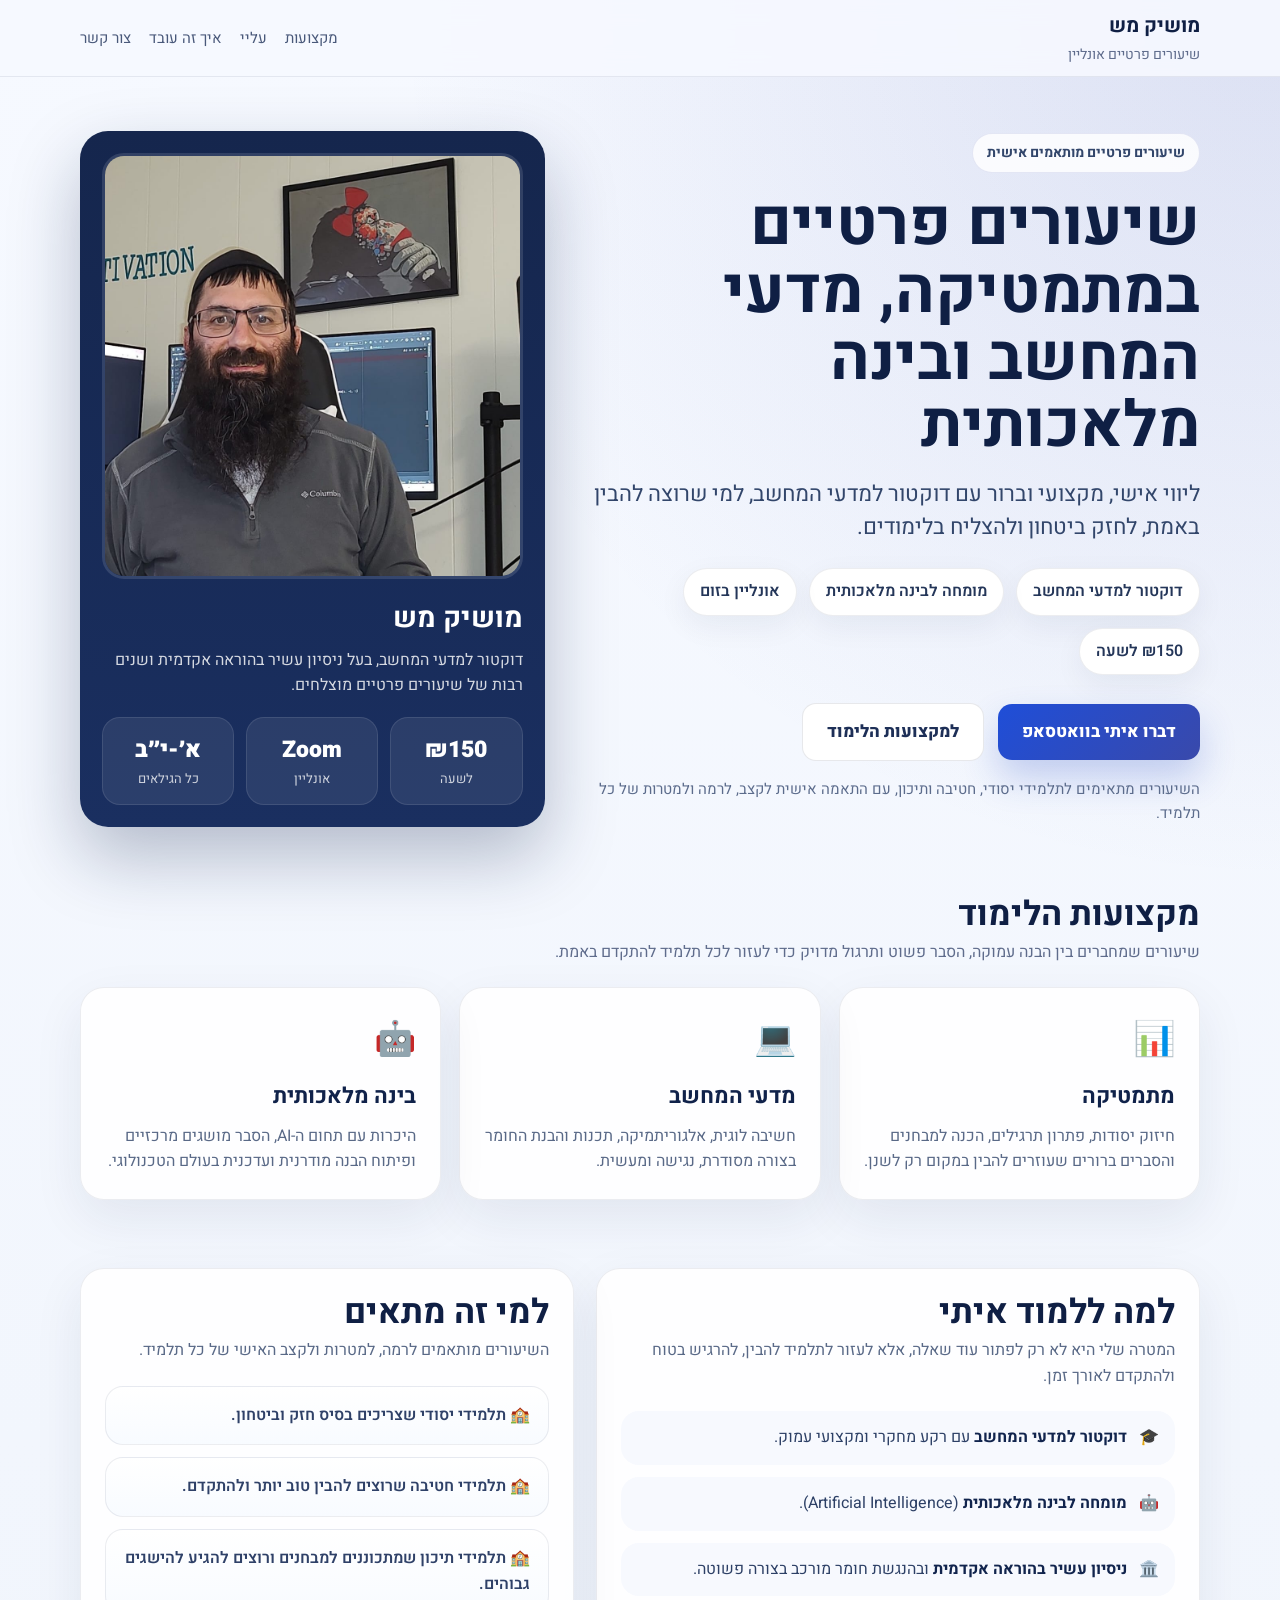
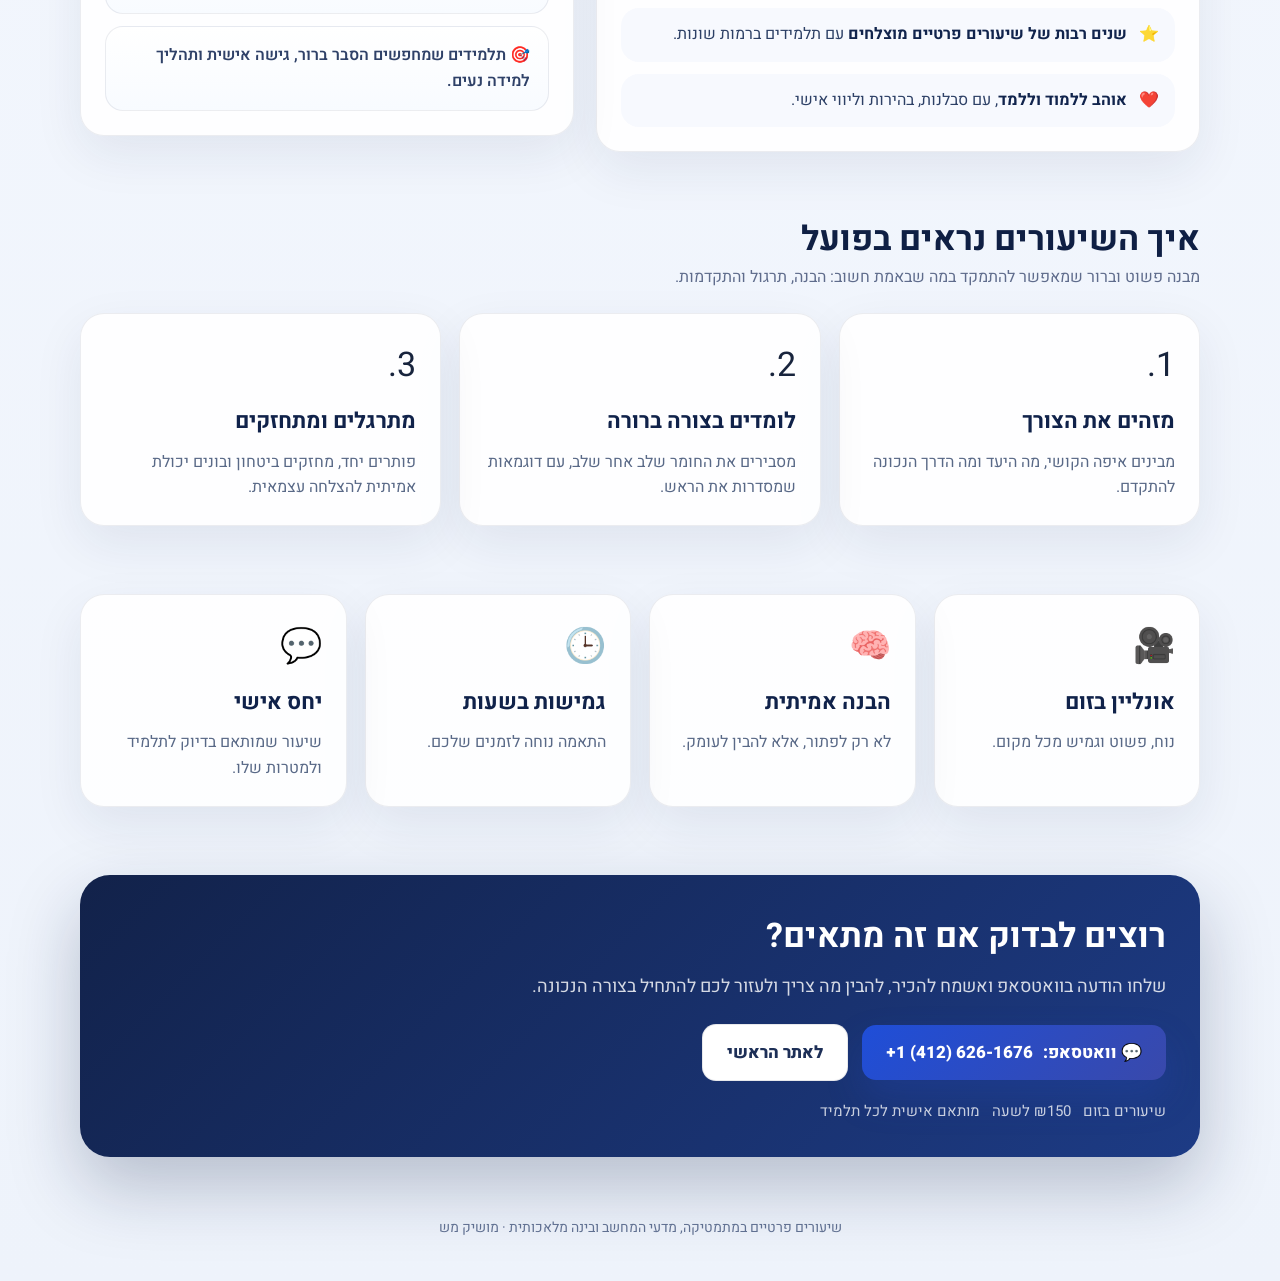
==== commit 4672507d: "Fix WhatsApp phone number text direction Keep the Hebrew label right-to-left while forcing the phone" ====
--- a/private-lessons/index.html
+++ b/private-lessons/index.html
@@ -668,7 +668,7 @@
           <h3>רוצים לבדוק אם זה מתאים?</h3>
           <p>שלחו הודעה בוואטסאפ ואשמח להכיר, להבין מה צריך ולעזור לכם להתחיל בצורה הנכונה.</p>
           <div class="contact-actions">
-            <a class="btn btn-primary" href="https://wa.me/14126261676" target="_blank">💬 וואטסאפ: +1 (412) 626-1676</a>
+            <a class="btn btn-primary" href="https://wa.me/14126261676" target="_blank"><span>💬 וואטסאפ:</span><span dir="ltr" style="unicode-bidi:isolate;">+1 (412) 626-1676</span></a>
             <a class="btn btn-secondary" href="https://moshemash.com/" target="_blank">לאתר הראשי</a>
           </div>
           <div class="contact-meta">
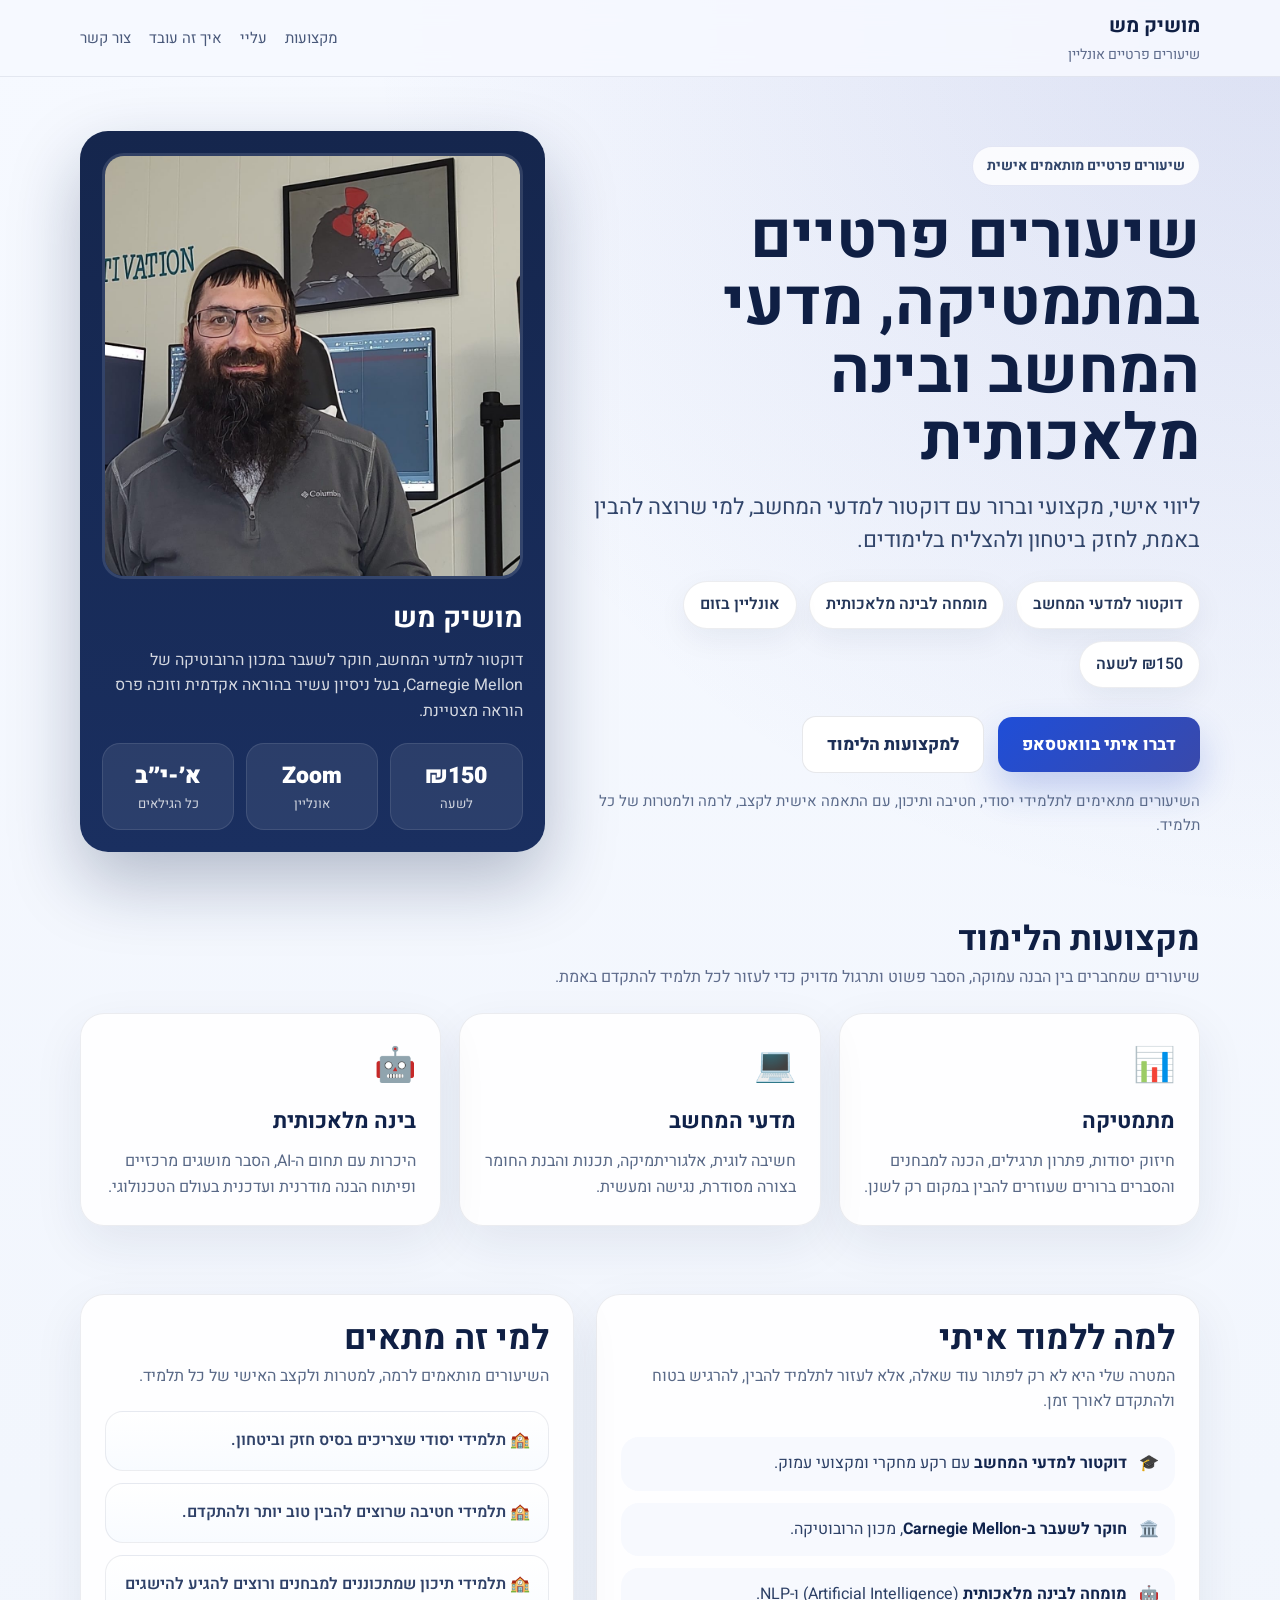
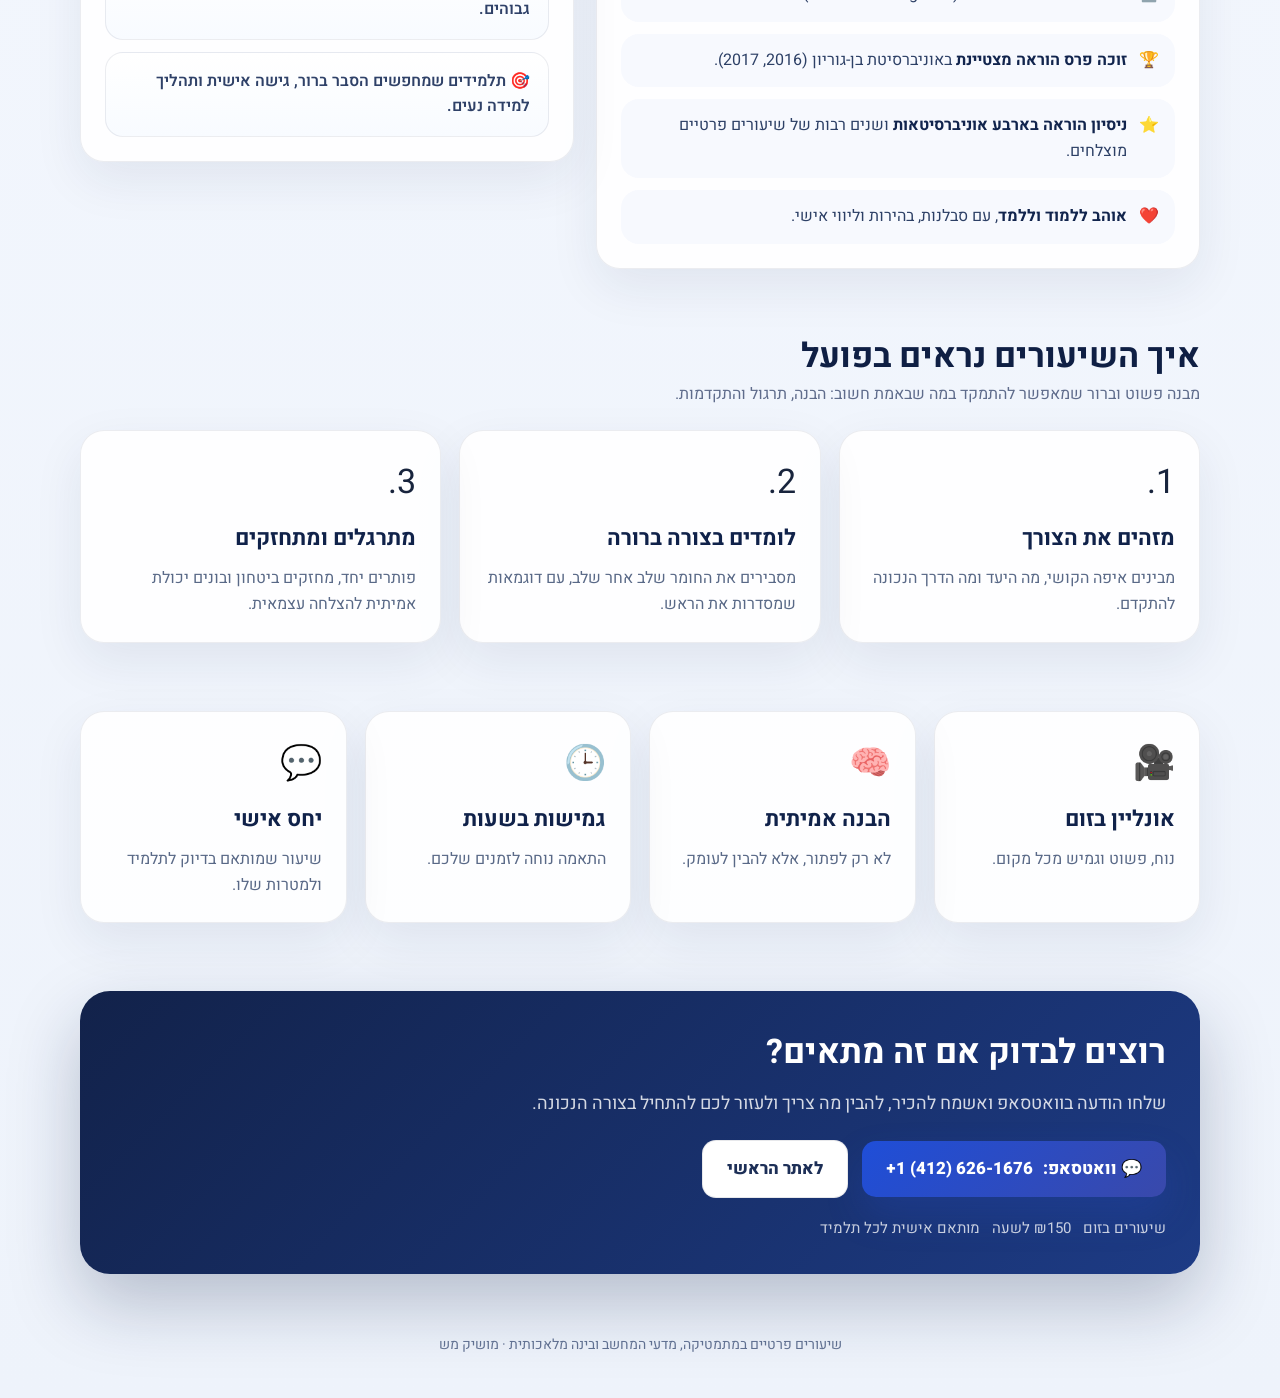
==== commit db03843a: "Update CV, enhance main page with new sections and CV content - Replace CV PDF with latest version (" ====
--- a/private-lessons/index.html
+++ b/private-lessons/index.html
@@ -12,16 +12,16 @@
   <meta property="og:description" content="עם דוקטור למדעי המחשב ומומחה לבינה מלאכותית. מקצועי, ברור, אישי ואונליין בזום.">
   <meta property="og:url" content="https://moshemash.com/private-lessons/">
   <meta property="og:site_name" content="Moshe Mash">
-  <meta property="og:image" content="https://moshemash.com/private-lessons-share.png">
-  <meta property="og:image:secure_url" content="https://moshemash.com/private-lessons-share.png">
-  <meta property="og:image:type" content="image/png">
+  <meta property="og:image" content="https://moshemash.com/private-lessons-share-photo.jpg?v=2">
+  <meta property="og:image:secure_url" content="https://moshemash.com/private-lessons-share-photo.jpg?v=2">
+  <meta property="og:image:type" content="image/jpeg">
   <meta property="og:image:width" content="1200">
   <meta property="og:image:height" content="630">
   <meta property="og:image:alt" content="שיעורים פרטיים במתמטיקה, מדעי המחשב ובינה מלאכותית עם Moshe Mash">
   <meta name="twitter:card" content="summary_large_image">
   <meta name="twitter:title" content="שיעורים פרטיים במתמטיקה, מדעי המחשב ובינה מלאכותית">
   <meta name="twitter:description" content="עם דוקטור למדעי המחשב ומומחה לבינה מלאכותית. מקצועי, ברור, אישי ואונליין בזום.">
-  <meta name="twitter:image" content="https://moshemash.com/private-lessons-share.png">
+  <meta name="twitter:image" content="https://moshemash.com/private-lessons-share-photo.jpg?v=2">
   <link href="https://fonts.googleapis.com/css2?family=Heebo:wght@300;400;500;600;700;900&display=swap" rel="stylesheet">
   <style>
     * { margin: 0; padding: 0; box-sizing: border-box; }
@@ -510,7 +510,7 @@
             <img src="../profile-photo.jpeg" alt="Moshe Mash">
           </div>
           <h2>מושיק מש</h2>
-          <p>דוקטור למדעי המחשב, בעל ניסיון עשיר בהוראה אקדמית ושנים רבות של שיעורים פרטיים מוצלחים.</p>
+          <p>דוקטור למדעי המחשב, חוקר לשעבר במכון הרובוטיקה של Carnegie Mellon, בעל ניסיון עשיר בהוראה אקדמית וזוכה פרס הוראה מצטיינת.</p>
           <div class="quick-stats">
             <div class="quick-stat">
               <strong>₪150</strong>
@@ -572,16 +572,20 @@
               <div><strong>דוקטור למדעי המחשב</strong> עם רקע מחקרי ומקצועי עמוק.</div>
             </div>
             <div class="credentials-item">
+              <span>🏛️</span>
+              <div><strong>חוקר לשעבר ב-Carnegie Mellon</strong>, מכון הרובוטיקה.</div>
+            </div>
+            <div class="credentials-item">
               <span>🤖</span>
-              <div><strong>מומחה לבינה מלאכותית</strong> (Artificial Intelligence).</div>
+              <div><strong>מומחה לבינה מלאכותית</strong> (Artificial Intelligence) ו-NLP.</div>
             </div>
             <div class="credentials-item">
-              <span>🏛️</span>
-              <div><strong>ניסיון עשיר בהוראה אקדמית</strong> ובהנגשת חומר מורכב בצורה פשוטה.</div>
+              <span>🏆</span>
+              <div><strong>זוכה פרס הוראה מצטיינת</strong> באוניברסיטת בן-גוריון (2016, 2017).</div>
             </div>
             <div class="credentials-item">
               <span>⭐</span>
-              <div><strong>שנים רבות של שיעורים פרטיים מוצלחים</strong> עם תלמידים ברמות שונות.</div>
+              <div><strong>ניסיון הוראה בארבע אוניברסיטאות</strong> ושנים רבות של שיעורים פרטיים מוצלחים.</div>
             </div>
             <div class="credentials-item">
               <span>❤️</span>
